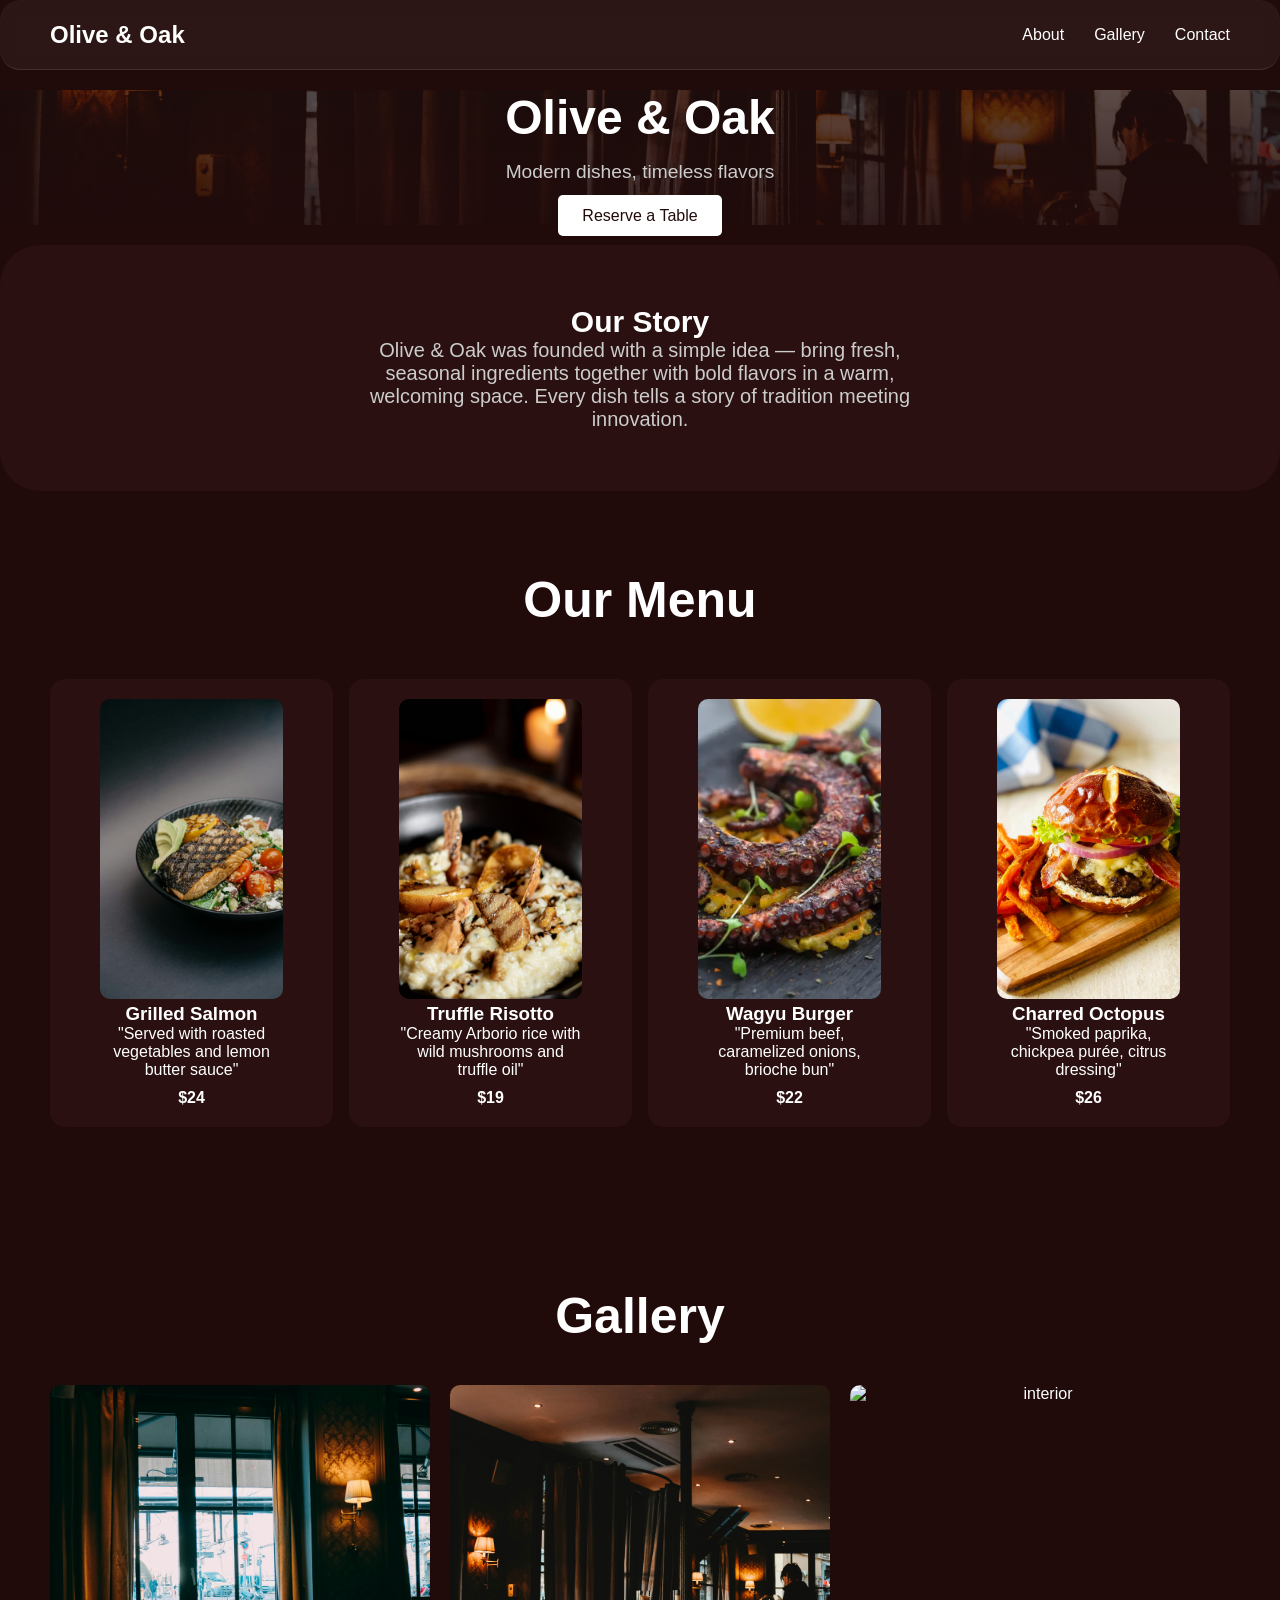
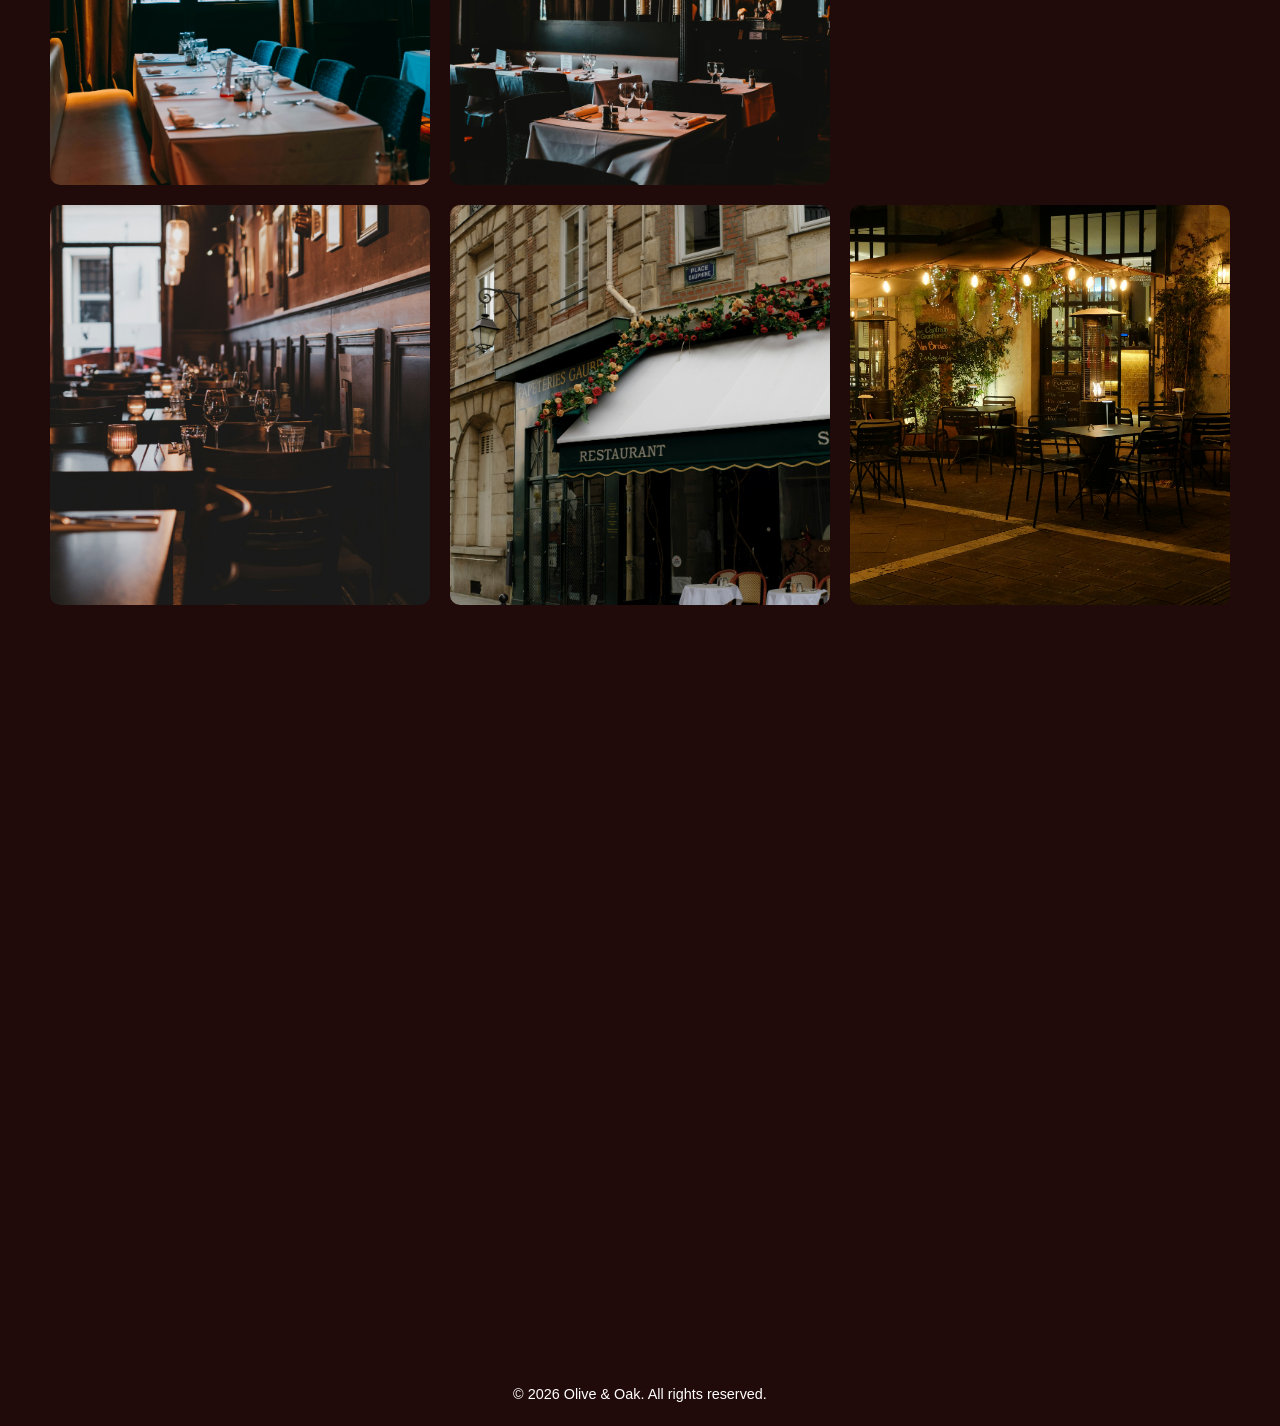
==== index.html @ f30b582e "Rename restaurant.html to index.html" ====
<!DOCTYPE html>
<html lang="en">
<head>
    <meta charset="UTF-8">
    <meta name="viewport" content="width=device-width, initial-scale=1.0">
    <title>Restaurant</title>
    <link rel="stylesheet" href="restaurant.css">
</head>
<body>
    <nav class="navbar">
        <a href="#" class="logo">Olive & Oak</a>
        <button id="menu-btn">☰</button>
        <ul>
            <li><a href="#about">About</a></li>
            <li><a href="#gallery">Gallery</a></li>
            <li><a href="#contact">Contact</a></li>
        </ul>
    </nav>
    <section id="hero" class="hero">
        <h1>Olive & Oak</h1>
        <span>Modern dishes, timeless flavors</span>
        <a href="#contact" class="btn">Reserve a Table</a>
    </section>
    <section id="about" class="about fade-in">
    <h2>Our Story</h2>
    <p>Olive & Oak was founded with a simple idea — bring fresh, seasonal ingredients together with bold flavors in a warm, welcoming space. Every dish tells a story of tradition meeting innovation.</p>
</section>
    <section class="menu fade-in">
        <h2>Our Menu</h2>
        <div class="cards">
            <div class="card">
                <img src="photo1.jpg" alt="first dish">
                <h3>Grilled Salmon</h3>
                <p>"Served with roasted vegetables and lemon butter sauce"</p>
                <span class="price">$24</span>
            </div>
            <div class="card">
                <img src="photo2.jpg" alt="second dish">
                <h3>Truffle Risotto</h3>
                <p>"Creamy Arborio rice with wild mushrooms and truffle oil"</p>
                <span class="price">$19</span>
            </div>
            <div class="card">
                <img src="photo3.avif" alt="third dish">
                <h3>Wagyu Burger</h3>
                <p>"Premium beef, caramelized onions, brioche bun"</p>
                <span class="price">$22</span>
            </div>
            <div class="card">
                <img src="photo4.jpg" alt="fourth dish">
                <h3>Charred Octopus</h3>
                <p>"Smoked paprika, chickpea purée, citrus dressing"</p>
                <span class="price">$26</span>
            </div>
        </div>
    </section>
    <section id="gallery" class="gallery fade-in">
        <h2>Gallery</h2>
        <div class="gallery-grid">
            <img src="interior1.jpg" alt="interior">
            <img src="interior2.jpg" alt="interior">
            <img src="interior3.jpg" alt="interior">
            <img src="interior4.jpg" alt="interior">
            <img src="interior5.jpg" alt="interior">
            <img src="interior6.jpg" alt="interior">
        </div>
    </section>
    <section id="contact" class="contact fade-in">
        <h2>Contact Us</h2>
        <form class="form">
            <input type="text" placeholder="Your Name">
            <p class="error" id="name-error"></p>
            <input type="email" placeholder="Your Email">
            <p class="error" id="email-error"></p>
            <input type="text" placeholder="Your Number">
            <p class="error" id="number-error"></p>
            <textarea placeholder="Your Message"></textarea>
            <p class="error" id="message-error"></p>
            <button type="submit" id="submit-btn">Submit</button>
        </form>
    </section>
    <footer class="footer">
        <p>&copy; 2026 Olive & Oak. All rights reserved.</p>
    </footer>
    <script src="main.js"></script>
</body>
</html>
---- restaurant.css ----
html {
    scroll-behavior: smooth;
}
* {
    margin: 0;
    padding: 0;
    box-sizing: border-box;
    color: #fff;
    font-family: inter, sans-serif;
}
body {
    display: flex;
    flex-direction: column;
    background-color: #210a0a;
    min-height: 100vh;
}
.navbar {
    display: flex;
    background-color: rgba(255, 255, 255, 0.05);
    backdrop-filter: blur(8px);
    border-bottom: 1px solid rgba(255, 255, 255, 0.1);
    position: sticky;
    top: 0;
    justify-content: space-between;
    align-items: center;
    height: 70px;
    padding: 20px 50px;
    margin-bottom: 20px;
    border-radius: 20px;
    z-index: 100;
}
.logo {
    font-size: 24px;
    font-weight: bold;
    color: #fff;
    text-decoration: none;
}
.logo:hover {
        color: #ccc;
}
.navbar a {
    color: #fff;
    text-decoration: none;
}
.navbar a:hover {
    color: #ccc;
}
.navbar ul {
    display: flex;
    list-style: none;
    margin: 0;
    padding: 0;
    gap: 30px;
}
.hero {
    background-image: linear-gradient(rgba(33,10,10,0.7), rgba(33,10,10,0.9)), url('interior2.jpg');
    background-size: cover;
    background-position: center;
    back
    display: flex;
    flex-direction: column;
    flex: 1;
    justify-content: center;
    text-align: center;
    align-items: center;
}
.hero h1 {
    font-size: 3rem;
    margin-bottom: 1rem;
}
.hero span {
    font-size: 1.2rem;
    color: #ccc;
    margin-bottom: 1.5rem;
    display: block;
}
.btn {
    padding: 0.75rem 1.5rem;
    background-color: #fff;
    color: #210a0a;
    border: none;
    border-radius: 5px;
    font-size: 1rem;
    cursor: pointer;
    transition: background-color 0.3s ease, color 0.3s ease;
    text-decoration: none;
}
.btn:hover {
    background-color: #210a0a;
    color: #fff;
    border: 1px solid #fff;
}
.about {
    font-size: 20px;
    padding: 60px 50px;
    margin-top: 20px;
    scroll-margin-top: 300px;
    text-align: center;
    background-color: #2a1010;
    border-radius: 40px;
}

.about p {
    max-width: 600px;
    margin: 0 auto;
    color: #ccc;
}
.menu {
    padding: 80px 50px;
    text-align: center;

}
#menu-btn {
    display: none;
    background: none;
    border: none;
    color: #fff;
    font-size: 28px;
    /* font-family: Arial, sans-serif; */
    cursor: pointer;
}
.menu h2 {
    margin-bottom: 50px;
    font-size: 50px;
}
.cards {
    display: grid;
    grid-template-columns: repeat(4, 1fr);
    justify-content: center;
    gap: 16px;

}
.card {
    background-color: #2a1010;
    padding: 20px 50px;
    border-radius: 15px;

}
.card img {
    width: 100%;
    height: 300px;
    object-fit: cover;
    border-radius: 10px;

}
.price {
    font-weight: bold;
    display: block;
    margin-top: 10px;
}
.gallery {
    padding: 80px 50px;
    text-align: center;
}
.gallery-grid {
    display: grid;
    grid-template-columns: repeat(3, 1fr);
    gap: 20px;
}
.gallery-grid img {
    width: 100%;
    height: 400px;
    object-fit: cover;
    border-radius: 10px;
    transition: transform 0.3s ease;
}
.gallery-grid img:hover {
    transform: scale(1.05);
}
.gallery h2 {
    margin-bottom: 40px;
    font-size: 50px;
}
.contact {
    display: flex;
    flex-direction: column;
    align-items: center;
    padding: 80px 50px;
    gap: 20px;
    background-color:#2a1010;
}
.form {
    display: flex;
    flex-direction: column;
    gap: 8px;
    width: 100%;
    max-width: 500px;
}
input,
textarea {
    background-color: #210a0a;
    color:#fff;
    width: 100%;
    padding: 12px;
    border: 1px solid rgba(255,255,255,0.1);
    border-radius: 5px;
    font-size: 1rem;
    outline: none;
    transition: border-color 0.3s ease;
}
input:focus,
textarea:focus {
    border-color:#210a0a;
}
textarea {
    height: 150px;
    resize: vertical;
}
.error {
    color: crimson;
    font-size: 0.875rem;
    min-height: 1.25rem;
    margin: 0;
}
.fade-in {
    opacity: 0;
    transform: translateY(30px);
    transition: opacity 0.6s ease, transform 0.6s ease;
}
.fade-in.visible {
    opacity: 1;
    transform: translateY(0);
}
 #submit-btn {
    padding: 0.75rem 1.5rem;
    background-color: #fff;
    color: #210a0a;
    border: none;
    border-radius: 5px;
    font-size: 1rem;
    cursor: pointer;
    transition: background-color 0.3s ease, color 0.3s ease;
    width: 100%;
}

#submit-btn:hover {
    background-color: #210a0a;
    color: #fff;
    border: 1px solid #fff;
}
.footer {
    padding: 24px;
    text-align: center;
    border-top: 1px solid #210a0a;
    color: #210a0a;
    font-size: 0.9rem;
}
@media (max-width: 1100px) {
    .menu {
        padding: 60px 16px;
    }
    #menu-btn {
        display: block;
        z-index: 20;
    }

    .navbar {
        justify-content: space-between;
        flex-wrap: wrap;
        height: auto;
        padding: 10px 24px;
        z-index: 100;
    }

    .navbar ul {
        display: none;
        flex-direction: column;
        gap: 10px;
        width: 100%;
        padding: 10px 0;
        position: static;
        order: 3;
    }

    .navbar ul.active {
        display: flex;
        text-align: center;
        align-items: center;
    }

    .navbar ul.active li {
        width: 100%;
        text-align: center;
        padding: 10px 0;
        border-bottom: 1px solid rgba(255,255,255,0.1);
    }

    .hero {
        flex-direction: column;
        padding: 40px 24px;
        min-height: auto;
    }

    .photo {
        width: 100%;
        max-width: 400px;
        height: 300px;
    }

    .about,
    .gallery,
    .contact {
        scroll-margin-top: 200px;
        padding: 60px 24px;
    }
    .cards,
    .gallery-grid {
        grid-template-columns: repeat(2, 1fr);
}
    .contact {
        overflow: hidden;
        width: 100%;
        padding: 60px 24px;
    }

    .form {
        width: 100%;
        max-width: 100%;
    }
}
@media (max-width: 500px) {
    .cards,
    .gallery-grid {
        grid-template-columns: 1fr;
    }

}
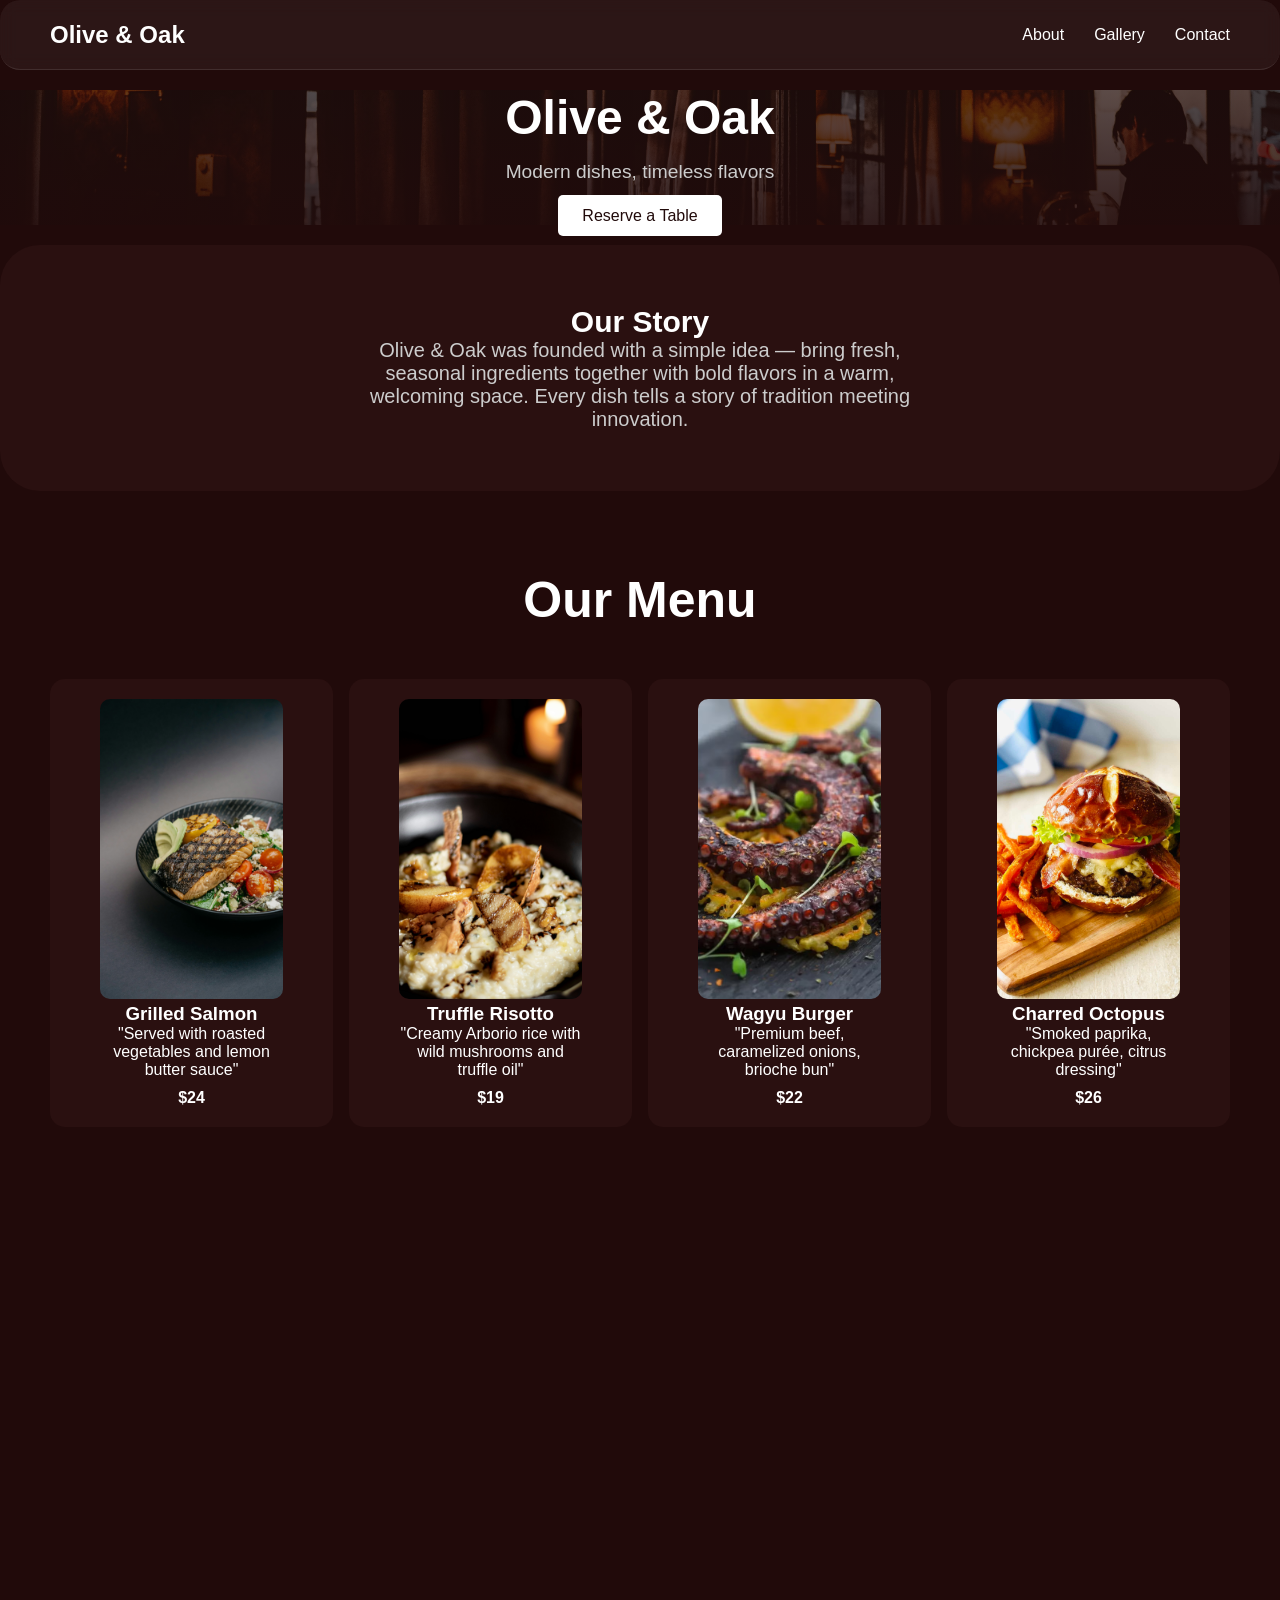
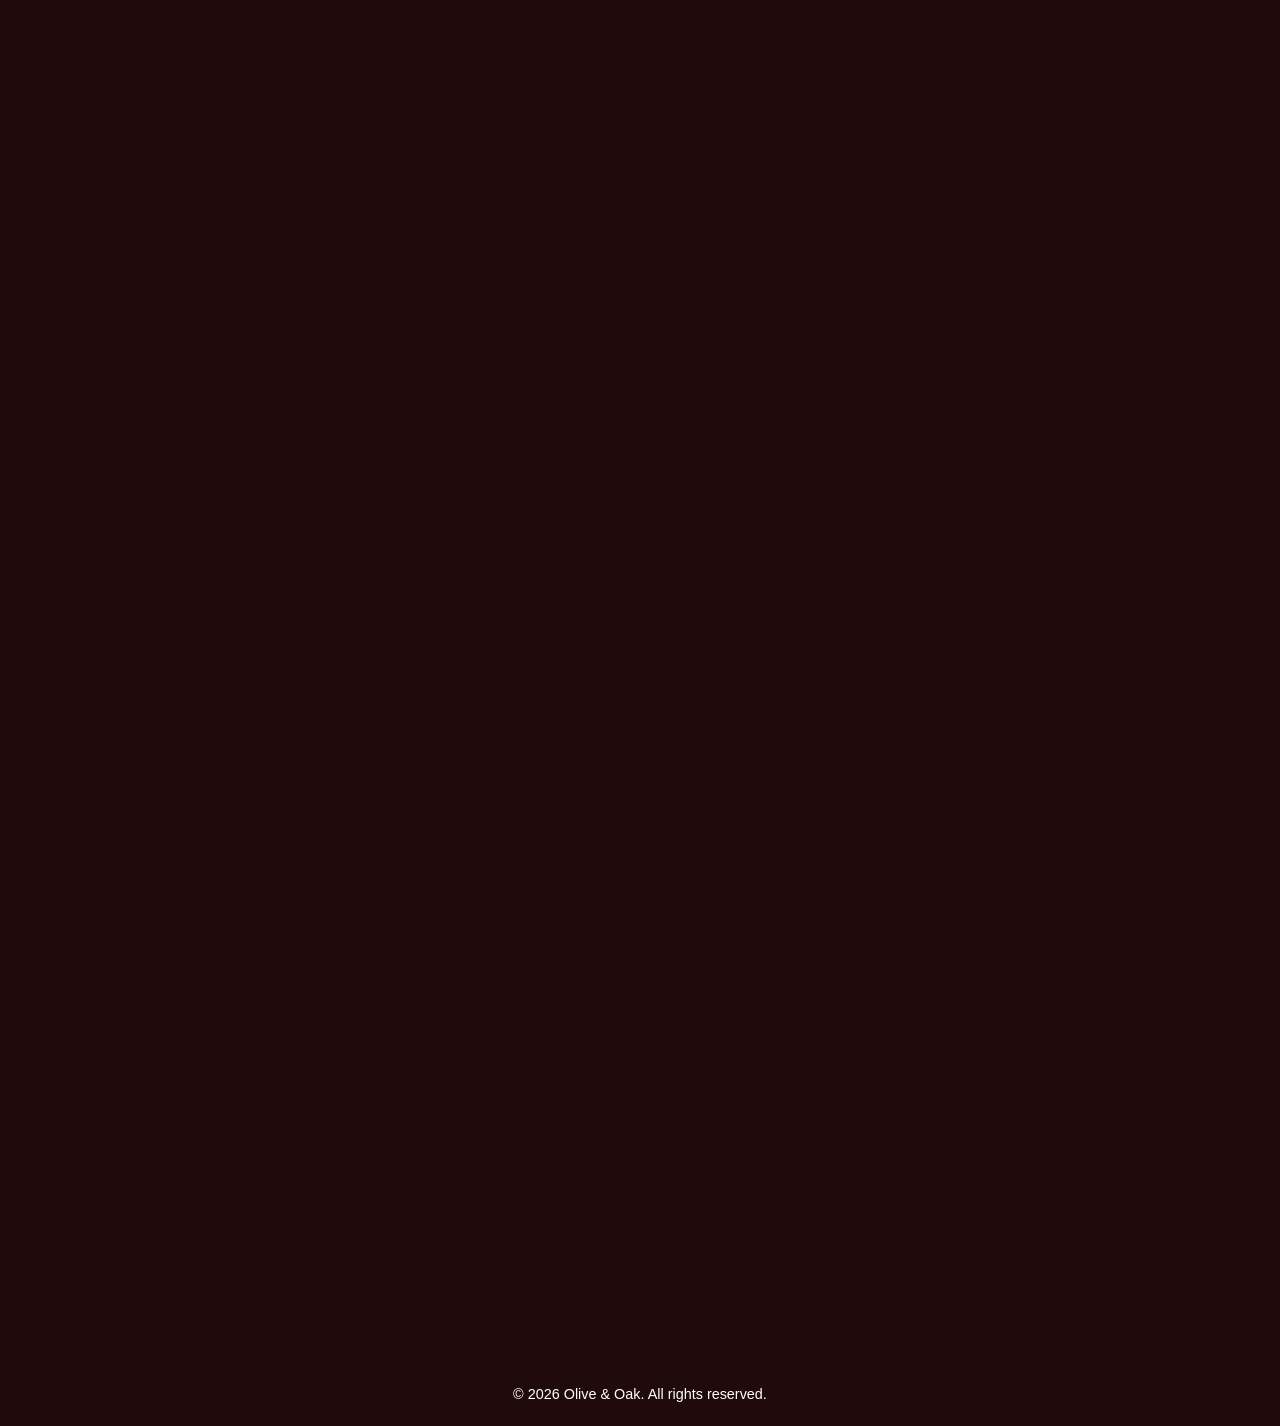
==== commit 0be4729a: "Change stylesheet link in index.html Updated stylesheet reference from 'restaurant.css' to 'style.cs" ====
--- a/index.html
+++ b/index.html
@@ -4,7 +4,7 @@
     <meta charset="UTF-8">
     <meta name="viewport" content="width=device-width, initial-scale=1.0">
     <title>Restaurant</title>
-    <link rel="stylesheet" href="restaurant.css">
+    <link rel="stylesheet" href="style.css">
 </head>
 <body>
     <nav class="navbar">
--- a/style.css
+++ b/style.css
@@ -0,0 +1,327 @@
+html {
+    scroll-behavior: smooth;
+}
+* {
+    margin: 0;
+    padding: 0;
+    box-sizing: border-box;
+    color: #fff;
+    font-family: inter, sans-serif;
+}
+body {
+    display: flex;
+    flex-direction: column;
+    background-color: #210a0a;
+    min-height: 100vh;
+}
+.navbar {
+    display: flex;
+    background-color: rgba(255, 255, 255, 0.05);
+    backdrop-filter: blur(8px);
+    border-bottom: 1px solid rgba(255, 255, 255, 0.1);
+    position: sticky;
+    top: 0;
+    justify-content: space-between;
+    align-items: center;
+    height: 70px;
+    padding: 20px 50px;
+    margin-bottom: 20px;
+    border-radius: 20px;
+    z-index: 100;
+}
+.logo {
+    font-size: 24px;
+    font-weight: bold;
+    color: #fff;
+    text-decoration: none;
+}
+.logo:hover {
+        color: #ccc;
+}
+.navbar a {
+    color: #fff;
+    text-decoration: none;
+}
+.navbar a:hover {
+    color: #ccc;
+}
+.navbar ul {
+    display: flex;
+    list-style: none;
+    margin: 0;
+    padding: 0;
+    gap: 30px;
+}
+.hero {
+    background-image: linear-gradient(rgba(33,10,10,0.7), rgba(33,10,10,0.9)), url('interior2.jpg');
+    background-size: cover;
+    background-position: center;
+    back
+    display: flex;
+    flex-direction: column;
+    flex: 1;
+    justify-content: center;
+    text-align: center;
+    align-items: center;
+}
+.hero h1 {
+    font-size: 3rem;
+    margin-bottom: 1rem;
+}
+.hero span {
+    font-size: 1.2rem;
+    color: #ccc;
+    margin-bottom: 1.5rem;
+    display: block;
+}
+.btn {
+    padding: 0.75rem 1.5rem;
+    background-color: #fff;
+    color: #210a0a;
+    border: none;
+    border-radius: 5px;
+    font-size: 1rem;
+    cursor: pointer;
+    transition: background-color 0.3s ease, color 0.3s ease;
+    text-decoration: none;
+}
+.btn:hover {
+    background-color: #210a0a;
+    color: #fff;
+    border: 1px solid #fff;
+}
+.about {
+    font-size: 20px;
+    padding: 60px 50px;
+    margin-top: 20px;
+    scroll-margin-top: 300px;
+    text-align: center;
+    background-color: #2a1010;
+    border-radius: 40px;
+}
+
+.about p {
+    max-width: 600px;
+    margin: 0 auto;
+    color: #ccc;
+}
+.menu {
+    padding: 80px 50px;
+    text-align: center;
+
+}
+#menu-btn {
+    display: none;
+    background: none;
+    border: none;
+    color: #fff;
+    font-size: 28px;
+    /* font-family: Arial, sans-serif; */
+    cursor: pointer;
+}
+.menu h2 {
+    margin-bottom: 50px;
+    font-size: 50px;
+}
+.cards {
+    display: grid;
+    grid-template-columns: repeat(4, 1fr);
+    justify-content: center;
+    gap: 16px;
+
+}
+.card {
+    background-color: #2a1010;
+    padding: 20px 50px;
+    border-radius: 15px;
+
+}
+.card img {
+    width: 100%;
+    height: 300px;
+    object-fit: cover;
+    border-radius: 10px;
+
+}
+.price {
+    font-weight: bold;
+    display: block;
+    margin-top: 10px;
+}
+.gallery {
+    padding: 80px 50px;
+    text-align: center;
+}
+.gallery-grid {
+    display: grid;
+    grid-template-columns: repeat(3, 1fr);
+    gap: 20px;
+}
+.gallery-grid img {
+    width: 100%;
+    height: 400px;
+    object-fit: cover;
+    border-radius: 10px;
+    transition: transform 0.3s ease;
+}
+.gallery-grid img:hover {
+    transform: scale(1.05);
+}
+.gallery h2 {
+    margin-bottom: 40px;
+    font-size: 50px;
+}
+.contact {
+    display: flex;
+    flex-direction: column;
+    align-items: center;
+    padding: 80px 50px;
+    gap: 20px;
+    background-color:#2a1010;
+}
+.form {
+    display: flex;
+    flex-direction: column;
+    gap: 8px;
+    width: 100%;
+    max-width: 500px;
+}
+input,
+textarea {
+    background-color: #210a0a;
+    color:#fff;
+    width: 100%;
+    padding: 12px;
+    border: 1px solid rgba(255,255,255,0.1);
+    border-radius: 5px;
+    font-size: 1rem;
+    outline: none;
+    transition: border-color 0.3s ease;
+}
+input:focus,
+textarea:focus {
+    border-color:#210a0a;
+}
+textarea {
+    height: 150px;
+    resize: vertical;
+}
+.error {
+    color: crimson;
+    font-size: 0.875rem;
+    min-height: 1.25rem;
+    margin: 0;
+}
+.fade-in {
+    opacity: 0;
+    transform: translateY(30px);
+    transition: opacity 0.6s ease, transform 0.6s ease;
+}
+.fade-in.visible {
+    opacity: 1;
+    transform: translateY(0);
+}
+ #submit-btn {
+    padding: 0.75rem 1.5rem;
+    background-color: #fff;
+    color: #210a0a;
+    border: none;
+    border-radius: 5px;
+    font-size: 1rem;
+    cursor: pointer;
+    transition: background-color 0.3s ease, color 0.3s ease;
+    width: 100%;
+}
+
+#submit-btn:hover {
+    background-color: #210a0a;
+    color: #fff;
+    border: 1px solid #fff;
+}
+.footer {
+    padding: 24px;
+    text-align: center;
+    border-top: 1px solid #210a0a;
+    color: #210a0a;
+    font-size: 0.9rem;
+}
+@media (max-width: 1100px) {
+    .menu {
+        padding: 60px 16px;
+    }
+    #menu-btn {
+        display: block;
+        z-index: 20;
+    }
+
+    .navbar {
+        justify-content: space-between;
+        flex-wrap: wrap;
+        height: auto;
+        padding: 10px 24px;
+        z-index: 100;
+    }
+
+    .navbar ul {
+        display: none;
+        flex-direction: column;
+        gap: 10px;
+        width: 100%;
+        padding: 10px 0;
+        position: static;
+        order: 3;
+    }
+
+    .navbar ul.active {
+        display: flex;
+        text-align: center;
+        align-items: center;
+    }
+
+    .navbar ul.active li {
+        width: 100%;
+        text-align: center;
+        padding: 10px 0;
+        border-bottom: 1px solid rgba(255,255,255,0.1);
+    }
+
+    .hero {
+        flex-direction: column;
+        padding: 40px 24px;
+        min-height: auto;
+    }
+
+    .photo {
+        width: 100%;
+        max-width: 400px;
+        height: 300px;
+    }
+
+    .about,
+    .gallery,
+    .contact {
+        scroll-margin-top: 200px;
+        padding: 60px 24px;
+    }
+    .cards,
+    .gallery-grid {
+        grid-template-columns: repeat(2, 1fr);
+}
+    .contact {
+        overflow: hidden;
+        width: 100%;
+        padding: 60px 24px;
+    }
+
+    .form {
+        width: 100%;
+        max-width: 100%;
+    }
+}
+@media (max-width: 500px) {
+    .cards,
+    .gallery-grid {
+        grid-template-columns: 1fr;
+    }
+
+}
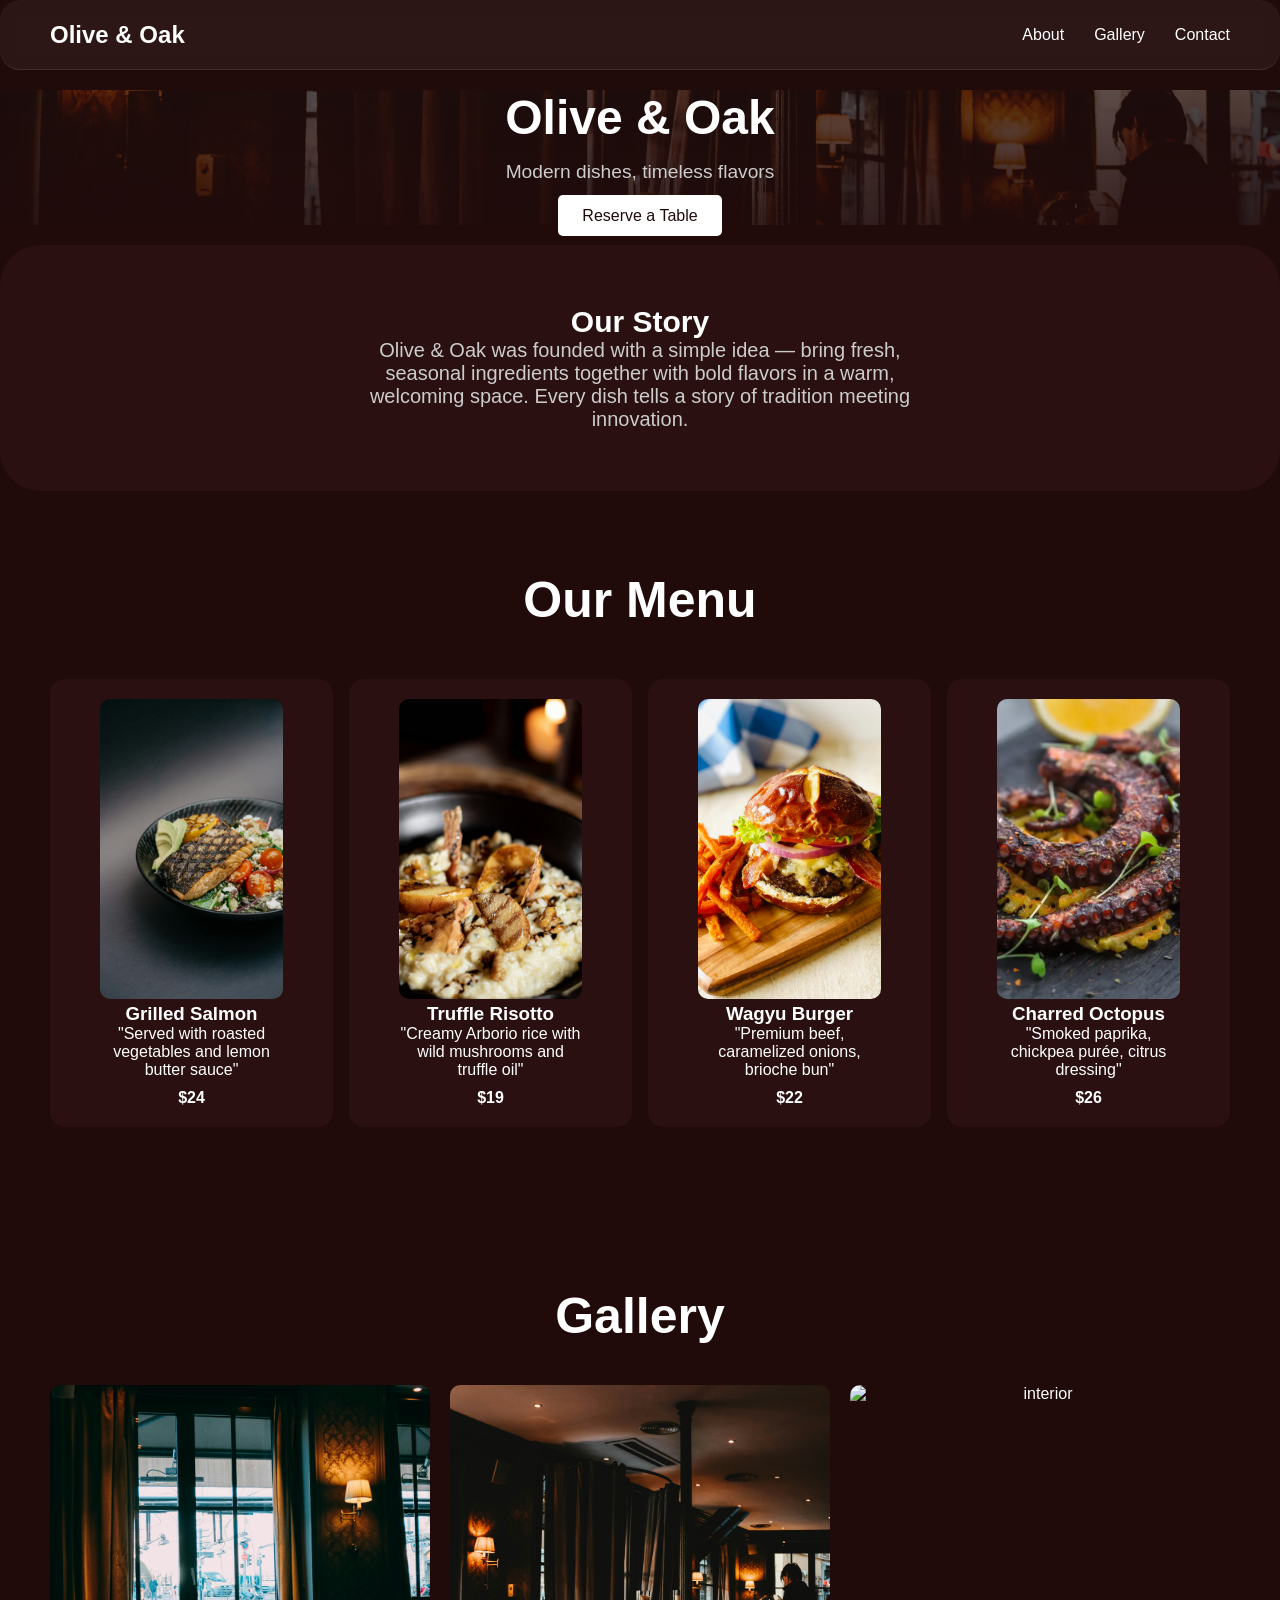
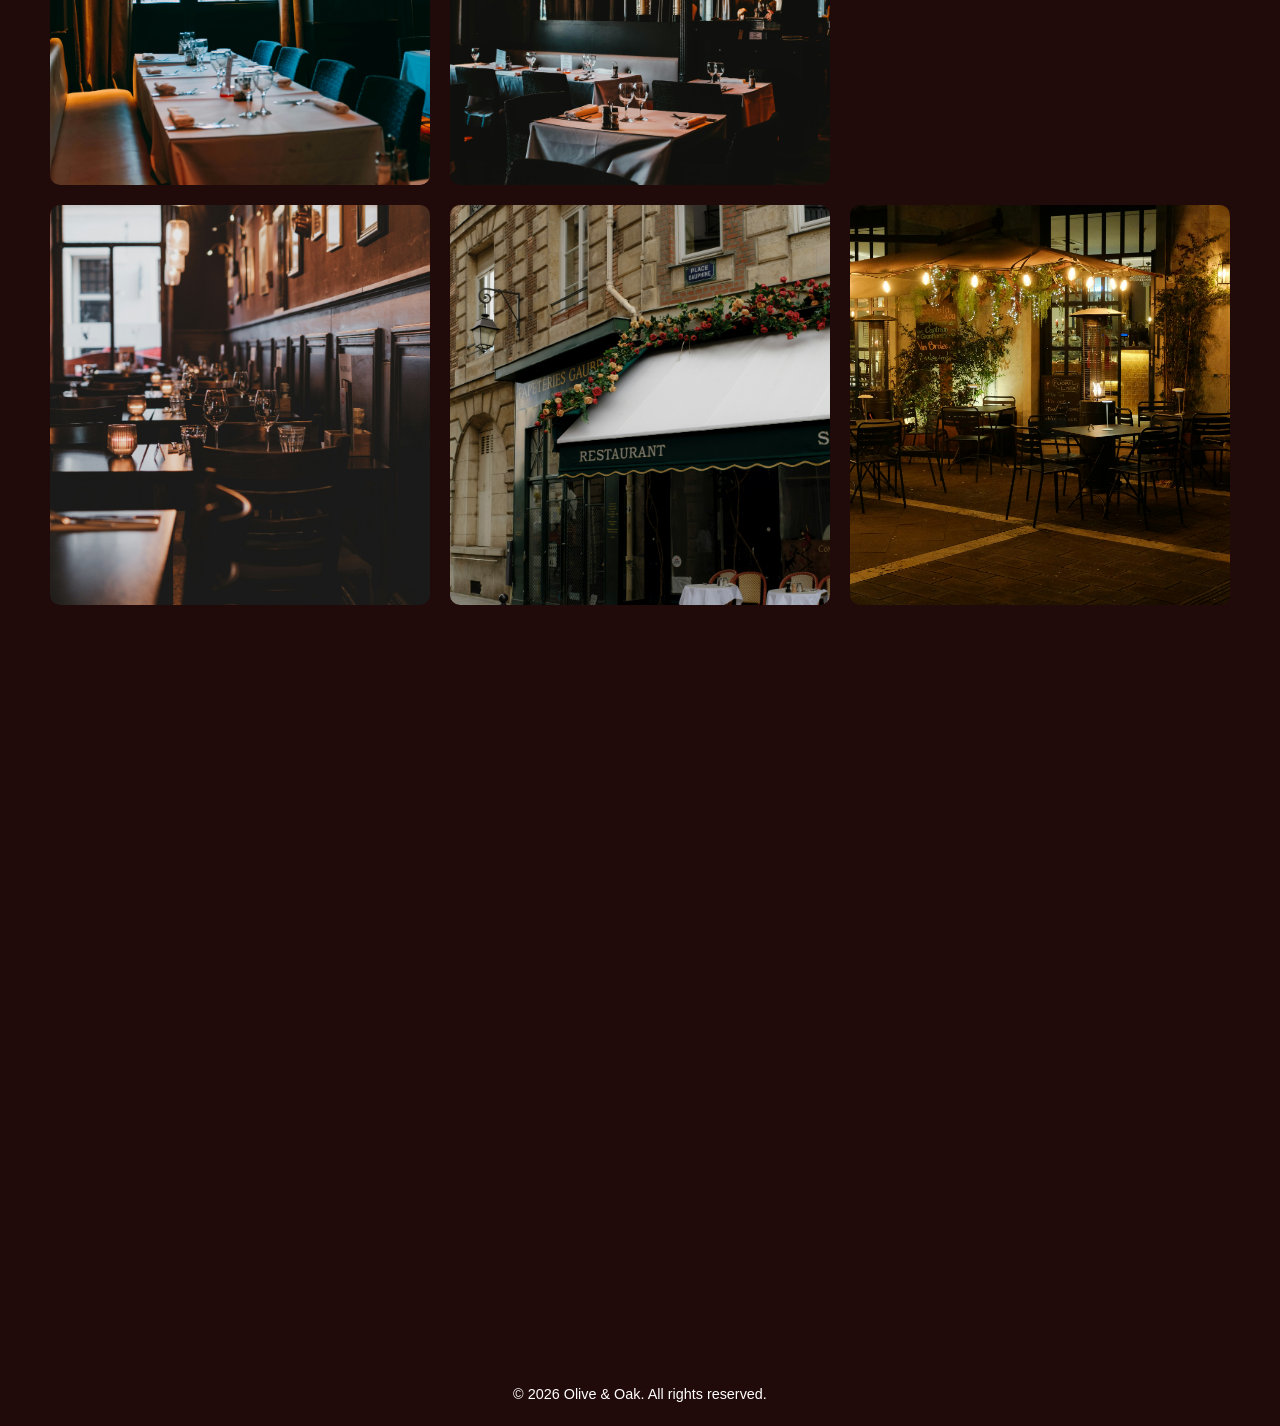
==== commit c42003b5: "Update index.html" ====
--- a/index.html
+++ b/index.html
@@ -41,13 +41,13 @@
                 <span class="price">$19</span>
             </div>
             <div class="card">
-                <img src="photo3.avif" alt="third dish">
+                <img src="photo4.jpg" alt="third dish">
                 <h3>Wagyu Burger</h3>
                 <p>"Premium beef, caramelized onions, brioche bun"</p>
                 <span class="price">$22</span>
             </div>
             <div class="card">
-                <img src="photo4.jpg" alt="fourth dish">
+                <img src="photo3.avif" alt="fourth dish">
                 <h3>Charred Octopus</h3>
                 <p>"Smoked paprika, chickpea purée, citrus dressing"</p>
                 <span class="price">$26</span>
